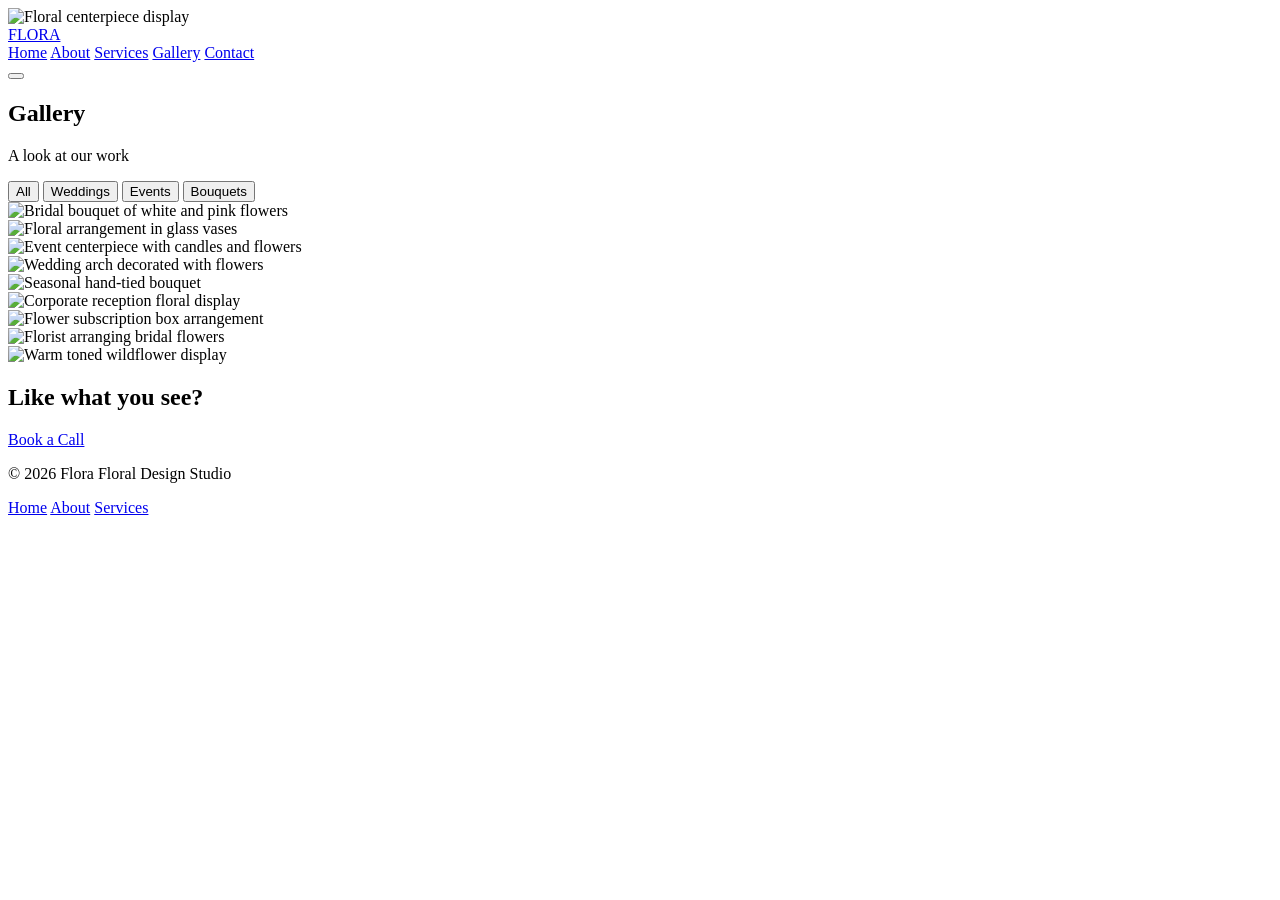
==== gallery.html @ 0b127ded "Add gallery.html with page structure and content This HTML file contains the structure for a gallery" ====
<!DOCTYPE html>
<html lang="en">
<head>
<meta charset="UTF-8">
<meta name="viewport" content="width=device-width, initial-scale=1.0">
<title>Gallery — Flora</title>
<link rel="preconnect" href="https://fonts.googleapis.com">
<link rel="preconnect" href="https://fonts.gstatic.com" crossorigin>
<link href="https://fonts.googleapis.com/css2?family=Playfair+Display:ital,wght@0,500;0,600;1,500;1,600&family=Jost:wght@400;500;600&display=swap" rel="stylesheet">
<link rel="stylesheet" href="style.css">
</head>
<body>

<!-- ============ PAGE BANNER ============ -->
<section class="page-banner" id="top">
  <img class="page-banner-bg" src="https://images.unsplash.com/photo-1561181286-d3fee7d55364?w=1600&q=80" alt="Floral centerpiece display">
  <div class="hero-overlay"></div>

  <header class="site-nav">
    <div class="nav-inner">
      <a href="index.html" class="nav-logo">FLORA</a>
      <nav class="nav-links" id="navLinks">
        <a href="index.html">Home</a>
        <a href="about.html">About</a>
        <a href="services.html">Services</a>
        <a href="gallery.html" class="is-current">Gallery</a>
        <a href="contact.html">Contact</a>
      </nav>
      <button class="nav-toggle" id="navToggle" aria-label="Toggle menu" aria-expanded="false">
        <span></span><span></span><span></span>
      </button>
    </div>
  </header>

  <div class="page-banner-content">
    <h1>Gallery</h1>
  </div>
</section>

<!-- ============ FILTERS ============ -->
<section class="gallery-page">
  <p class="eyebrow eyebrow-center">A look at our work</p>

  <div class="filter-row" id="filterRow">
    <button class="filter-btn active" data-filter="all">All</button>
    <button class="filter-btn" data-filter="weddings">Weddings</button>
    <button class="filter-btn" data-filter="events">Events</button>
    <button class="filter-btn" data-filter="bouquets">Bouquets</button>
  </div>

  <div class="masonry-grid" id="masonryGrid">
    <div class="masonry-item tall" data-category="weddings">
      <img src="https://images.unsplash.com/photo-1509927083803-4bd519298ac4?w=600&q=80" alt="Bridal bouquet of white and pink flowers">
    </div>
    <div class="masonry-item" data-category="bouquets">
      <img src="https://images.unsplash.com/photo-1526047932273-341f2a7631f9?w=600&q=80" alt="Floral arrangement in glass vases">
    </div>
    <div class="masonry-item" data-category="events">
      <img src="https://images.unsplash.com/photo-1561181286-d3fee7d55364?w=600&q=80" alt="Event centerpiece with candles and flowers">
    </div>
    <div class="masonry-item tall" data-category="weddings">
      <img src="https://images.unsplash.com/photo-1465146633011-14f8e0781093?w=600&q=80" alt="Wedding arch decorated with flowers">
    </div>
    <div class="masonry-item" data-category="bouquets">
      <img src="https://images.unsplash.com/photo-1523694576729-3643a4c78235?w=600&q=80" alt="Seasonal hand-tied bouquet">
    </div>
    <div class="masonry-item" data-category="events">
      <img src="https://images.unsplash.com/photo-1520763185298-1b434c919102?w=600&q=80" alt="Corporate reception floral display">
    </div>
    <div class="masonry-item tall" data-category="bouquets">
      <img src="https://images.unsplash.com/photo-1518895312237-a9e23508077d?w=600&q=80" alt="Flower subscription box arrangement">
    </div>
    <div class="masonry-item" data-category="weddings">
      <img src="https://images.unsplash.com/photo-1487530811176-3780de880c2d?w=600&q=80" alt="Florist arranging bridal flowers">
    </div>
    <div class="masonry-item" data-category="events">
      <img src="https://images.unsplash.com/photo-1490750967868-88aa4486c946?w=600&q=80" alt="Warm toned wildflower display">
    </div>
  </div>
</section>

<!-- ============ MINI CTA ============ -->
<section class="mini-cta">
  <h2>Like what you see?</h2>
  <a href="contact.html" class="btn btn-secondary">Book a Call</a>
</section>

<!-- ============ FOOTER ============ -->
<footer class="site-footer">
  <div class="footer-bottom">
    <p>© 2026 Flora Floral Design Studio</p>
    <div class="footer-links">
      <a href="index.html">Home</a>
      <a href="about.html">About</a>
      <a href="services.html">Services</a>
    </div>
  </div>
</footer>

<script src="script.js"></script>
</body>
</html>
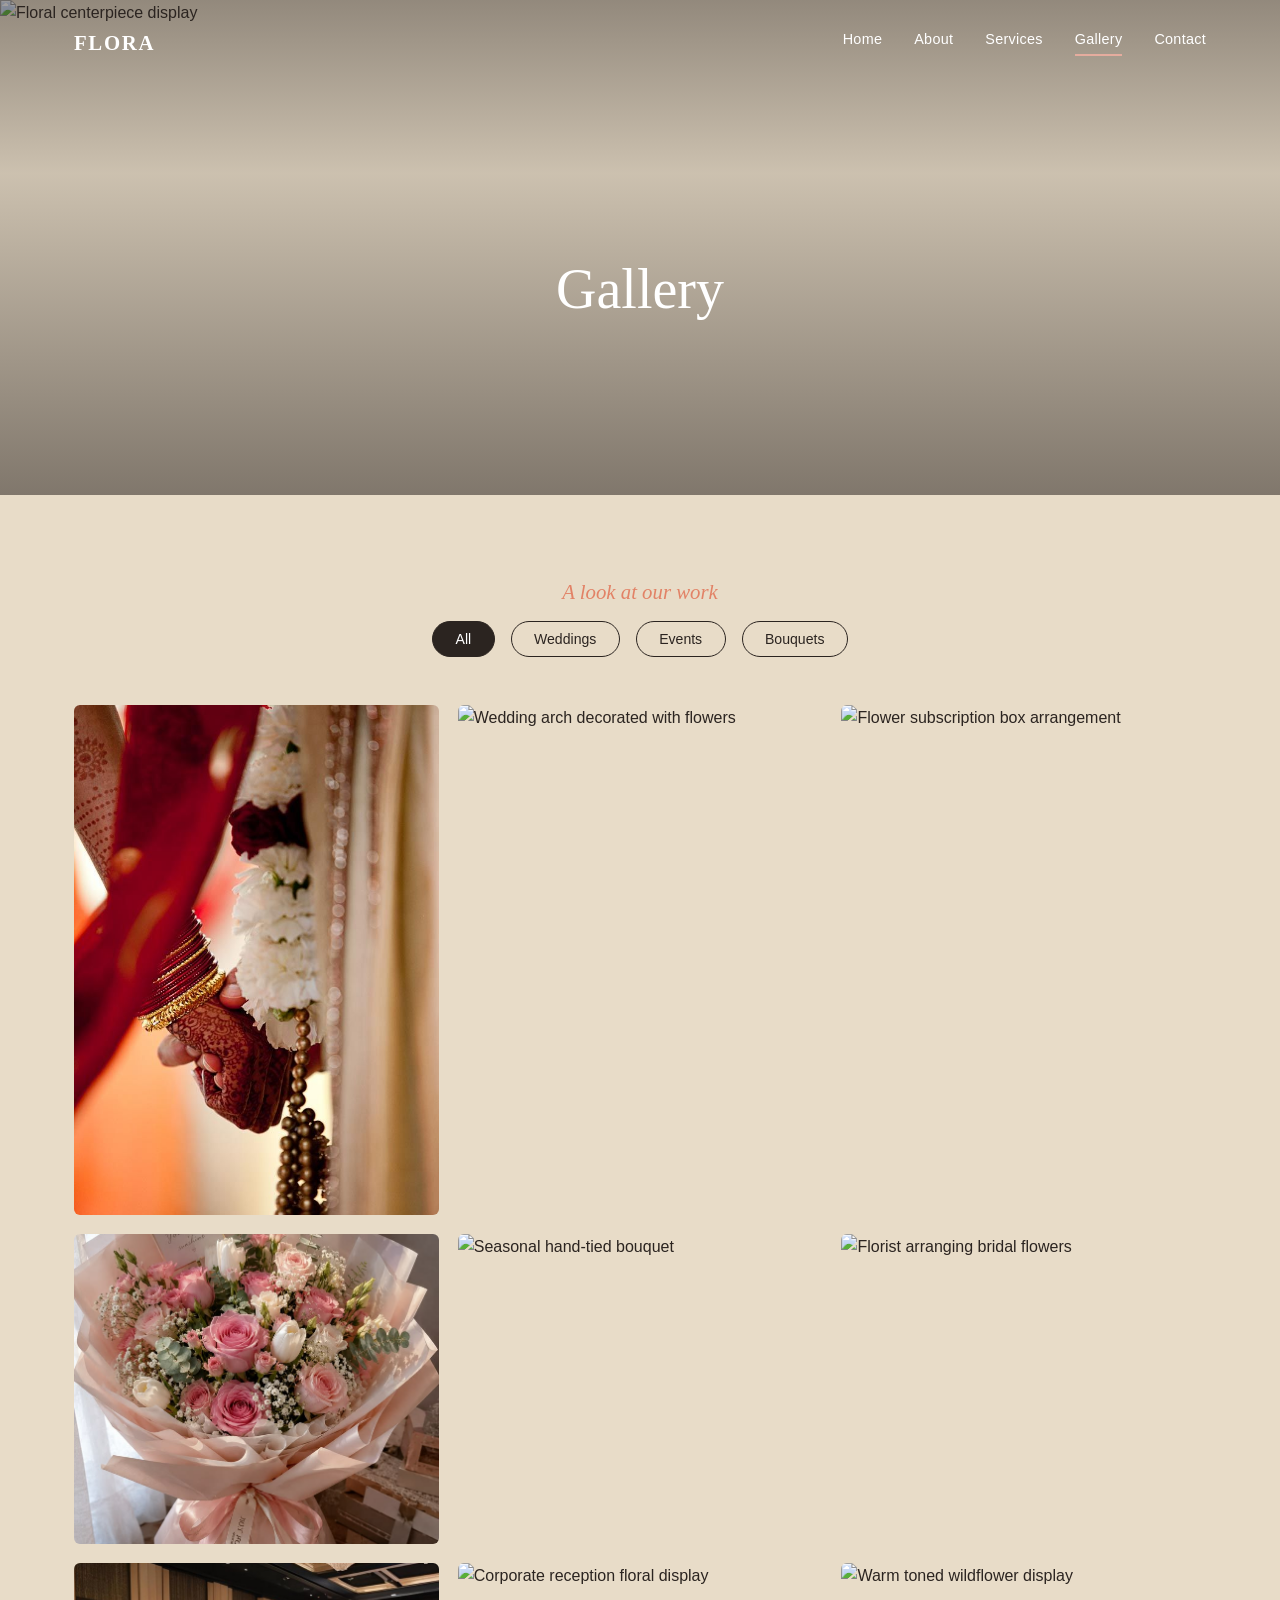
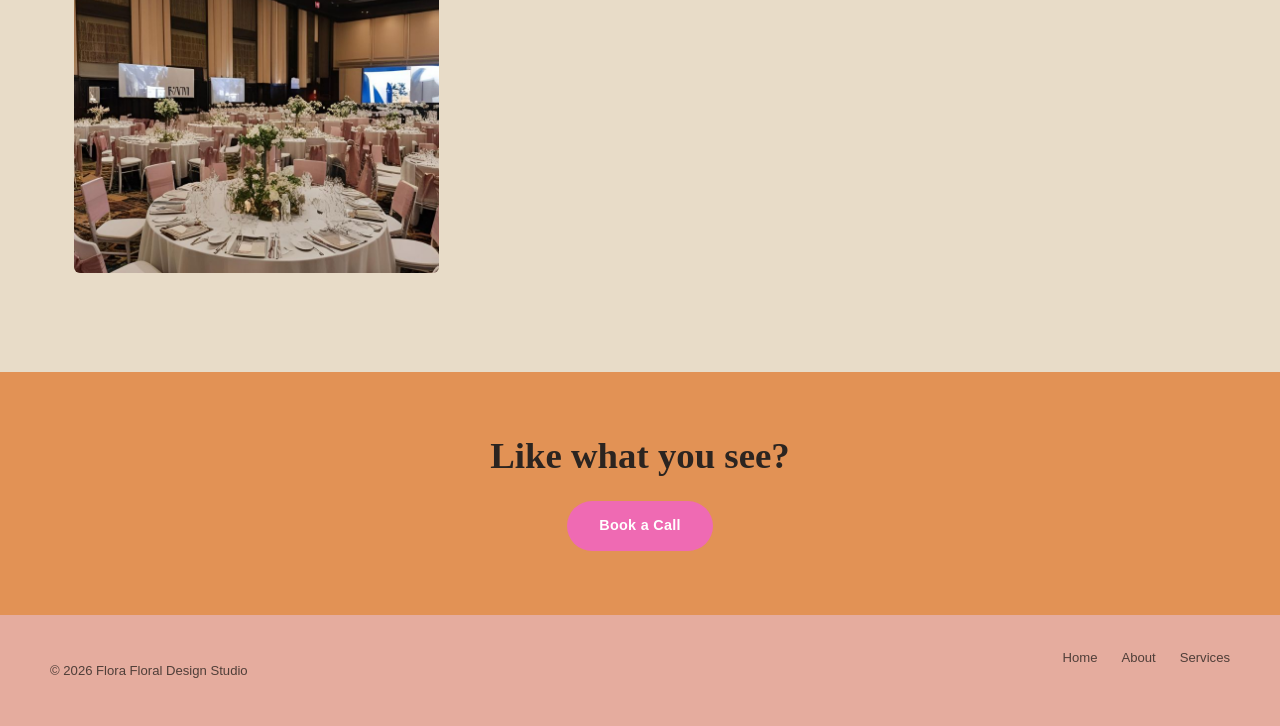
==== commit bca4f984: "Create gallery.html" ====
--- a/gallery.html
+++ b/gallery.html
@@ -50,13 +50,13 @@
 
   <div class="masonry-grid" id="masonryGrid">
     <div class="masonry-item tall" data-category="weddings">
-      <img src="https://images.unsplash.com/photo-1509927083803-4bd519298ac4?w=600&q=80" alt="Bridal bouquet of white and pink flowers">
+      <img src="Life's%20a%20journey.jpg" alt="Wedding floral moment">
     </div>
     <div class="masonry-item" data-category="bouquets">
-      <img src="https://images.unsplash.com/photo-1526047932273-341f2a7631f9?w=600&q=80" alt="Floral arrangement in glass vases">
+      <img src="FLOWER%20BOUQUET.jpg" alt="Seasonal flower bouquet">
     </div>
     <div class="masonry-item" data-category="events">
-      <img src="https://images.unsplash.com/photo-1561181286-d3fee7d55364?w=600&q=80" alt="Event centerpiece with candles and flowers">
+      <img src="_Event%20Coordination%20Tips%20for%20Seamless%20Planning_.jpg" alt="Event floral coordination">
     </div>
     <div class="masonry-item tall" data-category="weddings">
       <img src="https://images.unsplash.com/photo-1465146633011-14f8e0781093?w=600&q=80" alt="Wedding arch decorated with flowers">
--- a/style.css
+++ b/style.css
@@ -0,0 +1,553 @@
+/* ===========================================
+   TOKENS
+   =========================================== */
+:root{
+  --cream: #E8DCC8;
+  --blush: #E5AC9E;
+  --coral: #E28266;
+  --peach: #E29255;
+  --azalea: #EF6AB3;
+  --ink: #2B2420;
+
+  --font-display: "Playfair Display", serif;
+  --font-body: "Jost", sans-serif;
+
+  --container: 1180px;
+}
+
+*,*::before,*::after{ box-sizing: border-box; }
+html{ scroll-behavior: smooth; }
+@media (prefers-reduced-motion: reduce){
+  html{ scroll-behavior: auto; }
+  *{ animation-duration: .01ms !important; transition-duration: .01ms !important; }
+}
+
+body{
+  margin:0;
+  font-family: var(--font-body);
+  background: var(--cream);
+  color: var(--ink);
+  line-height: 1.6;
+  -webkit-font-smoothing: antialiased;
+}
+
+h1,h2,h3{ font-family: var(--font-display); margin:0; line-height:1.1; }
+a{ color:inherit; text-decoration:none; }
+img{ max-width:100%; display:block; }
+em{ font-style: italic; }
+
+:focus-visible{ outline: 3px solid var(--coral); outline-offset: 3px; }
+
+.eyebrow{
+  font-family: var(--font-display);
+  font-style: italic;
+  font-size: 1.3rem;
+  color: var(--coral);
+  margin: 0 0 .8rem;
+}
+.eyebrow-light{ color: var(--peach); }
+
+.btn{
+  display:inline-block;
+  padding: .85rem 2rem;
+  border-radius: 999px;
+  font-weight: 600;
+  font-size: .9rem;
+  letter-spacing: .02em;
+  transition: transform .25s cubic-bezier(.22,1,.36,1), box-shadow .25s ease;
+}
+.btn:hover{ transform: translateY(-3px); box-shadow: 0 10px 24px rgba(43,36,32,.2); }
+.btn-primary{ background: var(--peach); color: var(--ink); }
+.btn-secondary{ background: var(--azalea); color: #fff; }
+
+/* ===========================================
+   NAV
+   =========================================== */
+.site-nav{
+  position: relative;
+  z-index: 2;
+}
+.nav-inner{
+  max-width: var(--container);
+  margin: 0 auto;
+  display:flex;
+  align-items:center;
+  justify-content:space-between;
+  padding: 1.6rem 1.5rem;
+}
+.nav-logo{
+  font-family: var(--font-display);
+  font-weight:600;
+  font-size: 1.3rem;
+  letter-spacing: .08em;
+  color: #fff;
+}
+.nav-links{ display:flex; gap: 2rem; }
+.nav-links a{
+  color: #fff;
+  font-size: .9rem;
+  font-weight:500;
+  letter-spacing: .02em;
+}
+.nav-toggle{
+  display:none;
+  flex-direction:column;
+  gap:5px;
+  background:none;
+  border:none;
+  cursor:pointer;
+  padding:.5rem;
+}
+.nav-toggle span{ width:22px; height:2px; background:#fff; }
+.nav-links a.is-current{ border-bottom: 2px solid var(--blush); padding-bottom: 3px; }
+
+.link-underline{
+  font-weight: 600;
+  border-bottom: 2px solid var(--coral);
+  padding-bottom: 2px;
+  color: var(--coral);
+}
+
+/* ===========================================
+   PAGE BANNER (About / Services / Contact)
+   =========================================== */
+.page-banner{
+  position: relative;
+  min-height: 55vh;
+  display:flex;
+  flex-direction:column;
+  overflow:hidden;
+}
+.page-banner-bg{
+  position:absolute;
+  inset:0;
+  width:100%; height:100%;
+  object-fit:cover;
+}
+.page-banner-content{
+  position:relative;
+  z-index:1;
+  flex:1;
+  display:flex;
+  align-items:center;
+  justify-content:center;
+  text-align:center;
+}
+.page-banner-content h1{
+  color:#fff;
+  font-size: clamp(2.2rem, 5vw, 3.5rem);
+  font-weight:500;
+}
+
+/* ===========================================
+   HERO
+   =========================================== */
+.hero{
+  position: relative;
+  min-height: 92vh;
+  display:flex;
+  flex-direction:column;
+  overflow:hidden;
+}
+.hero-bg{
+  position:absolute;
+  inset:0;
+  width:100%; height:100%;
+  object-fit:cover;
+  filter: saturate(1.1);
+}
+.hero-overlay{
+  position:absolute;
+  inset:0;
+  background: linear-gradient(180deg, rgba(43,36,32,.45) 0%, rgba(43,36,32,.15) 35%, rgba(43,36,32,.55) 100%);
+}
+.hero-content{
+  position:relative;
+  z-index:1;
+  flex: 1;
+  display:flex;
+  flex-direction:column;
+  justify-content:center;
+  max-width: var(--container);
+  margin: 0 auto;
+  padding: 2rem 1.5rem 5rem;
+  color: #fff;
+}
+.hero-tagline{
+  font-family: var(--font-display);
+  font-size: clamp(2rem, 5vw, 3.2rem);
+  font-weight: 500;
+  margin: 0 0 .8rem;
+}
+.hero-tagline em{ color: var(--blush); }
+.hero-sub{ font-size: 1rem; opacity:.9; margin: 0 0 2rem; }
+
+/* ===========================================
+   ABOUT
+   =========================================== */
+.about{
+  max-width: var(--container);
+  margin: 0 auto;
+  padding: 6rem 1.5rem 2rem;
+  display: grid;
+  grid-template-columns: .8fr 1.2fr;
+  gap: 3rem;
+}
+.about-copy{ padding-top: .5rem; }
+.about-para{ max-width: 40ch; font-size: .98rem; }
+
+.about-media{
+  position: relative;
+  min-height: 420px;
+}
+.about-blockshape{
+  position: absolute;
+  top: 0;
+  right: 6%;
+  width: 62%;
+  height: 62%;
+  background: var(--blush);
+  border-radius: 4px;
+}
+.about-photo-main{
+  position: absolute;
+  top: 8%;
+  right: 0;
+  width: 55%;
+  border-radius: 4px;
+  overflow: hidden;
+  box-shadow: 0 20px 40px rgba(43,36,32,.15);
+}
+.about-photo-main img{ aspect-ratio: 4/5; object-fit: cover; }
+.about-photo-small{
+  position: absolute;
+  bottom: 0;
+  left: 0;
+  width: 42%;
+  border-radius: 4px;
+  overflow: hidden;
+  box-shadow: 0 20px 40px rgba(43,36,32,.15);
+}
+.about-photo-small img{ aspect-ratio: 3/4; object-fit: cover; }
+
+.about-callout{
+  grid-column: 1 / -1;
+  max-width: 480px;
+  margin: 2rem 0 3rem auto;
+  text-align: right;
+}
+.about-callout-text{
+  font-family: var(--font-display);
+  font-size: 1.4rem;
+  color: var(--coral);
+  margin: 0 0 1rem;
+}
+.about-callout-text em{ font-style: italic; }
+.about-quote{
+  font-style: italic;
+  font-size: .92rem;
+  opacity: .8;
+  margin: 0 0 1.5rem;
+}
+
+/* ===========================================
+   SERVICES / GALLERY
+   =========================================== */
+.services{
+  background: var(--ink);
+  color: var(--cream);
+  padding: 5rem 1.5rem;
+  text-align: center;
+}
+.services h2{ font-size: 2rem; color: var(--cream); margin-bottom: 2.5rem; }
+.service-gallery{
+  max-width: var(--container);
+  margin: 0 auto;
+  display: grid;
+  grid-template-columns: repeat(3, 1fr);
+  gap: 1.5rem;
+}
+.service-item{
+  position: relative;
+  border-radius: 6px;
+  overflow: hidden;
+  aspect-ratio: 3/4;
+}
+.service-item img{
+  width:100%; height:100%;
+  object-fit: cover;
+  transition: transform .5s cubic-bezier(.22,1,.36,1);
+}
+.service-item:hover img{ transform: scale(1.06); }
+.service-caption{
+  position: absolute;
+  inset: auto 0 0 0;
+  padding: 1.2rem;
+  text-align: left;
+  background: linear-gradient(0deg, rgba(43,36,32,.85) 0%, transparent 100%);
+}
+.service-caption h3{ color: #fff; font-size: 1.15rem; margin-bottom: .2rem; }
+.service-caption p{ color: rgba(255,255,255,.8); font-size: .82rem; margin: 0; }
+
+/* ===========================================
+   CONTACT / FOOTER
+   =========================================== */
+.contact{
+  background: var(--blush);
+  color: var(--ink);
+  text-align: center;
+  padding: 5rem 1.5rem 2rem;
+}
+.contact h2{ font-size: clamp(2rem, 5vw, 2.8rem); margin: .3rem 0 1.5rem; }
+.contact-email{
+  font-size: 1.1rem;
+  font-weight: 600;
+  border-bottom: 2px solid var(--ink);
+  padding-bottom: 3px;
+}
+.footer-bottom{
+  max-width: var(--container);
+  margin: 3.5rem auto 0;
+  padding-top: 1.5rem;
+  border-top: 1px solid rgba(43,36,32,.2);
+  display:flex;
+  justify-content:space-between;
+  flex-wrap:wrap;
+  gap: 1rem;
+  font-size: .82rem;
+  opacity: .75;
+}
+.footer-links{ display:flex; gap: 1.5rem; }
+
+/* ===========================================
+   HOME: INTRO TEASER
+   =========================================== */
+.intro-teaser{
+  max-width: 640px;
+  margin: 0 auto;
+  padding: 6rem 1.5rem 3rem;
+  text-align:center;
+}
+.intro-para{ font-size: 1.05rem; margin: 0 0 1.2rem; }
+
+/* ===========================================
+   HOME: FEATURE STRIP
+   =========================================== */
+.feature-strip{
+  max-width: var(--container);
+  margin: 0 auto;
+  padding: 2rem 1.5rem 5rem;
+  text-align:center;
+}
+.feature-strip{
+  display:grid;
+  grid-template-columns: repeat(3, 1fr);
+  gap: 1.5rem;
+}
+.feature img{
+  width:100%;
+  aspect-ratio: 4/5;
+  object-fit:cover;
+  border-radius: 6px;
+  margin-bottom: 1rem;
+}
+.feature h3{ font-size: 1.15rem; margin-bottom: .3rem; }
+.feature p{ font-size: .88rem; opacity:.8; margin:0; }
+.feature-cta{
+  grid-column: 1 / -1;
+  margin-top: .5rem;
+}
+
+/* ===========================================
+   MINI CTA
+   =========================================== */
+.mini-cta{
+  background: var(--peach);
+  text-align:center;
+  padding: 4rem 1.5rem;
+}
+.mini-cta h2{ font-size: clamp(1.6rem, 4vw, 2.3rem); margin-bottom: 1.5rem; }
+
+/* ===========================================
+   FOUNDER (About page)
+   =========================================== */
+.founder{
+  max-width: var(--container);
+  margin: 0 auto;
+  padding: 2rem 1.5rem 6rem;
+  display:grid;
+  grid-template-columns: .5fr 1fr;
+  gap: 3rem;
+  align-items:center;
+}
+.founder-photo img{
+  border-radius: 6px;
+  aspect-ratio: 1/1;
+  object-fit: cover;
+}
+.founder-copy h2{ font-size: 2rem; margin: .2rem 0 1rem; }
+.founder-copy p{ max-width: 46ch; }
+
+/* ===========================================
+   CONTACT PAGE
+   =========================================== */
+.contact-page{
+  max-width: var(--container);
+  margin: 0 auto;
+  padding: 5rem 1.5rem;
+  display:grid;
+  grid-template-columns: .8fr 1fr;
+  gap: 3.5rem;
+}
+.contact-page h2{ font-size: clamp(1.8rem, 4vw, 2.4rem); margin-bottom: 1.5rem; }
+.contact-detail{ margin: .4rem 0; font-size: .95rem; }
+.contact-hours{ margin-top: 1rem; font-style: italic; opacity: .75; font-size: .9rem; }
+
+.contact-form{ display:flex; flex-direction:column; gap: 1rem; }
+.contact-form input, .contact-form textarea{
+  background: #fff;
+  border: 1.5px solid rgba(43,36,32,.15);
+  border-radius: 6px;
+  padding: .8rem 1rem;
+  font-family: inherit;
+  font-size: .95rem;
+  color: var(--ink);
+  resize: vertical;
+}
+.contact-form input:focus, .contact-form textarea:focus{
+  border-color: var(--coral);
+  outline: none;
+}
+.contact-form button{ align-self: flex-start; border:none; cursor:pointer; }
+.form-note{ font-size: .85rem; color: var(--coral); min-height: 1.2em; }
+
+/* ===========================================
+   SITE FOOTER (About / Services / Contact pages)
+   =========================================== */
+.site-footer{
+  background: var(--blush);
+  padding: 2rem 1.5rem;
+}
+.site-footer .footer-bottom{
+  max-width: var(--container);
+  margin: 0 auto;
+  padding-top: 0;
+  border-top: none;
+  display:flex;
+  justify-content:space-between;
+  flex-wrap:wrap;
+  gap: 1rem;
+  font-size: .82rem;
+  opacity: .8;
+}
+
+/* ===========================================
+   GALLERY PAGE
+   =========================================== */
+.gallery-page{
+  max-width: var(--container);
+  margin: 0 auto;
+  padding: 5rem 1.5rem;
+}
+.eyebrow-center{ text-align:center; }
+
+.filter-row{
+  display:flex;
+  justify-content:center;
+  gap: 1rem;
+  margin-bottom: 3rem;
+  flex-wrap: wrap;
+}
+.filter-btn{
+  background: transparent;
+  border: 1.5px solid var(--ink);
+  color: var(--ink);
+  padding: .55rem 1.4rem;
+  border-radius: 999px;
+  font-family: var(--font-body);
+  font-size: .88rem;
+  font-weight: 500;
+  cursor: pointer;
+  transition: background .25s ease, color .25s ease;
+}
+.filter-btn:hover{ background: rgba(43,36,32,.08); }
+.filter-btn.active{ background: var(--ink); color: #fff; }
+
+.masonry-grid{
+  columns: 3 220px;
+  column-gap: 1.2rem;
+}
+.masonry-item{
+  break-inside: avoid;
+  margin-bottom: 1.2rem;
+  border-radius: 6px;
+  overflow: hidden;
+  transition: opacity .3s ease, transform .3s ease;
+}
+.masonry-item img{ width:100%; display:block; transition: transform .5s cubic-bezier(.22,1,.36,1); }
+.masonry-item:hover img{ transform: scale(1.05); }
+.masonry-item.tall img{ aspect-ratio: 3/4.2; object-fit: cover; }
+.masonry-item:not(.tall) img{ aspect-ratio: 4/3.4; object-fit: cover; }
+.masonry-item.hidden{ display: none; }
+
+/* ===========================================
+   SCROLL REVEAL
+   =========================================== */
+.reveal{
+  opacity: 0;
+  transform: translateY(28px);
+  transition: opacity .8s cubic-bezier(.22,1,.36,1), transform .8s cubic-bezier(.22,1,.36,1);
+}
+.reveal.is-visible{ opacity: 1; transform: translateY(0); }
+
+@keyframes heroFadeUp{
+  from{ opacity:0; transform: translateY(24px); }
+  to{ opacity:1; transform: translateY(0); }
+}
+.hero-content > *{
+  opacity: 0;
+  animation: heroFadeUp .9s cubic-bezier(.22,1,.36,1) forwards;
+}
+.hero-tagline{ animation-delay: .15s; }
+.hero-sub{ animation-delay: .3s; }
+.hero-content .btn{ animation-delay: .45s; }
+
+@media (prefers-reduced-motion: reduce){
+  .reveal, .hero-content > *{ opacity:1 !important; transform:none !important; animation:none !important; }
+}
+
+/* ===========================================
+   RESPONSIVE
+   =========================================== */
+@media (max-width: 900px){
+  .about{ grid-template-columns: 1fr; }
+  .about-media{ min-height: 380px; margin-top: 1rem; }
+  .about-callout{ text-align: left; margin: 2rem auto 3rem 0; }
+  .service-gallery{ grid-template-columns: 1fr; }
+  .feature-strip{ grid-template-columns: 1fr; }
+  .founder{ grid-template-columns: 1fr; text-align:center; }
+  .founder-photo{ max-width: 240px; margin: 0 auto; }
+  .founder-copy p{ margin-inline:auto; }
+  .contact-page{ grid-template-columns: 1fr; }
+  .masonry-grid{ columns: 2 160px; }
+}
+
+@media (max-width: 640px){
+  .nav-links{
+    position: fixed;
+    inset: 0 0 0 auto;
+    height: 100vh;
+    width: min(78vw, 300px);
+    background: var(--ink);
+    flex-direction: column;
+    align-items:flex-start;
+    justify-content:center;
+    padding: 2rem;
+    gap: 1.6rem;
+    transform: translateX(100%);
+    transition: transform .3s ease;
+  }
+  .nav-links.open{ transform: translateX(0); }
+  .nav-toggle{ display:flex; }
+  .about-blockshape{ width: 72%; }
+}
